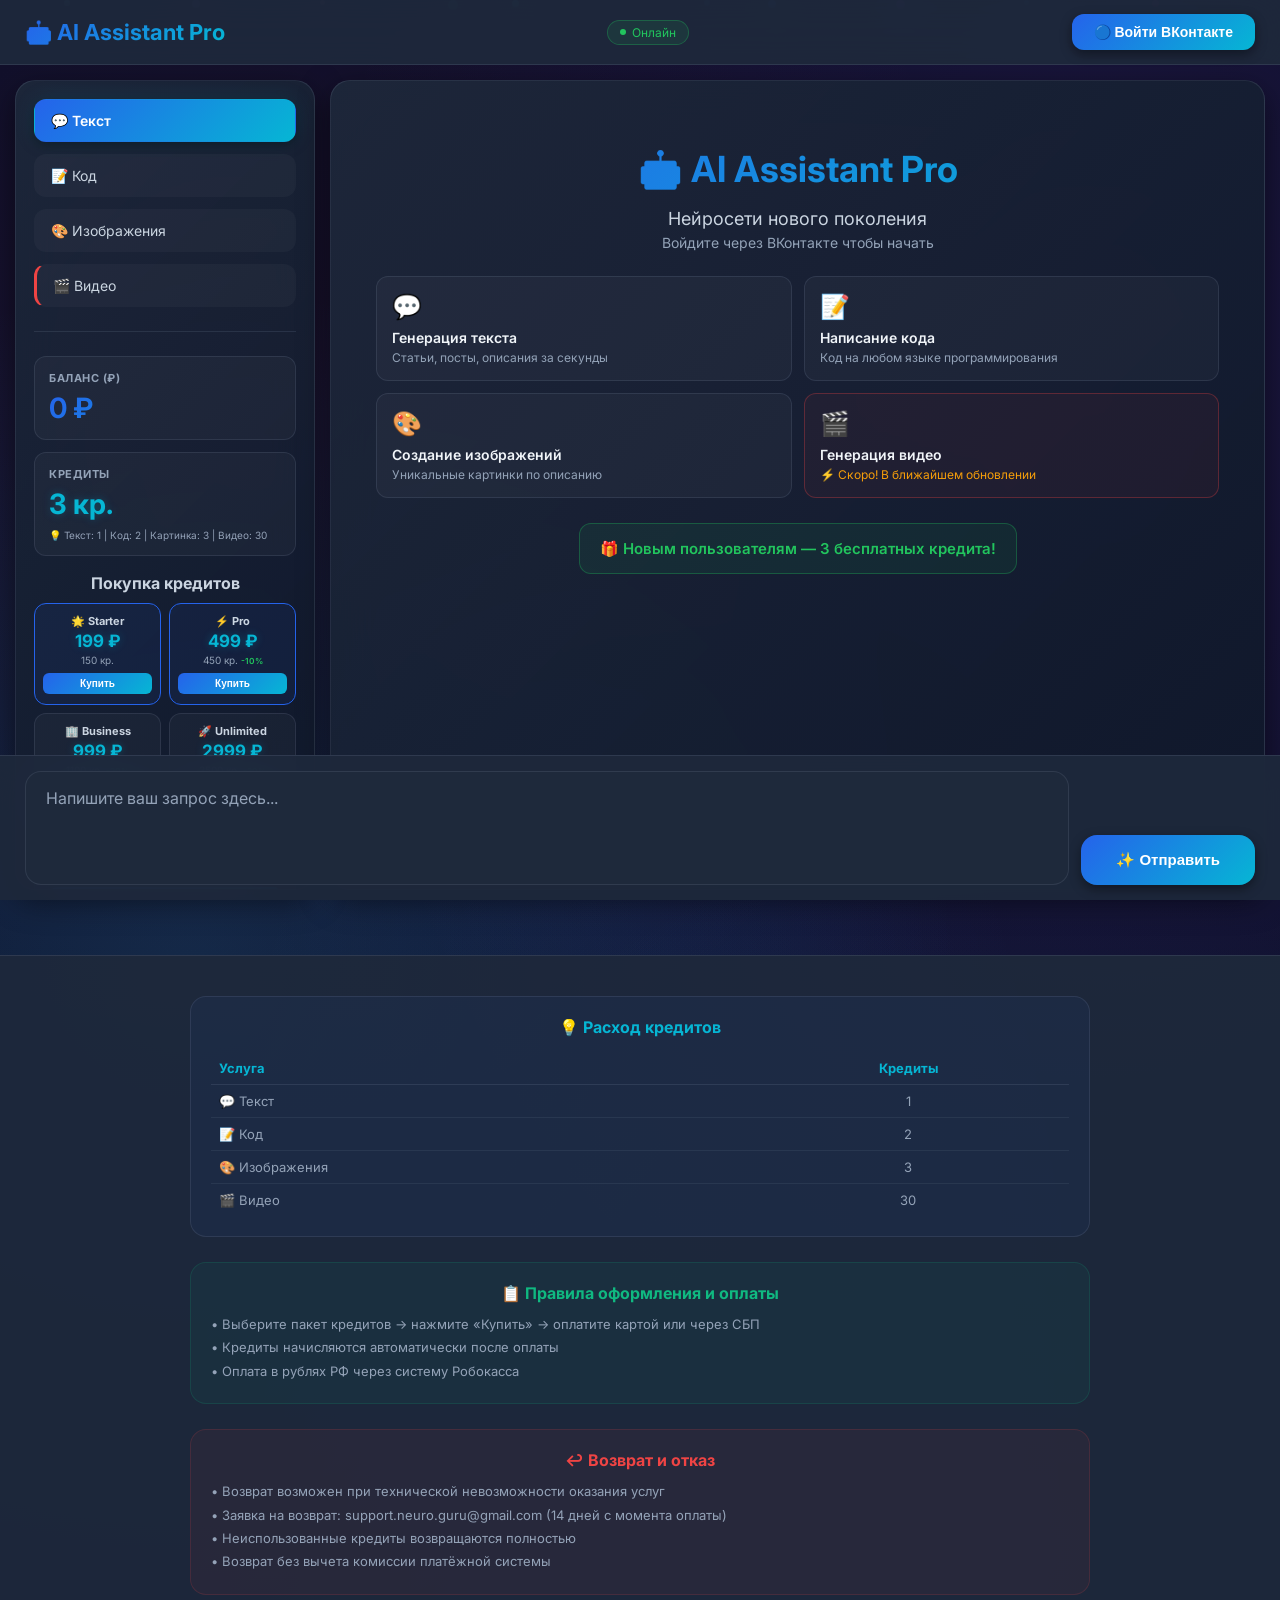
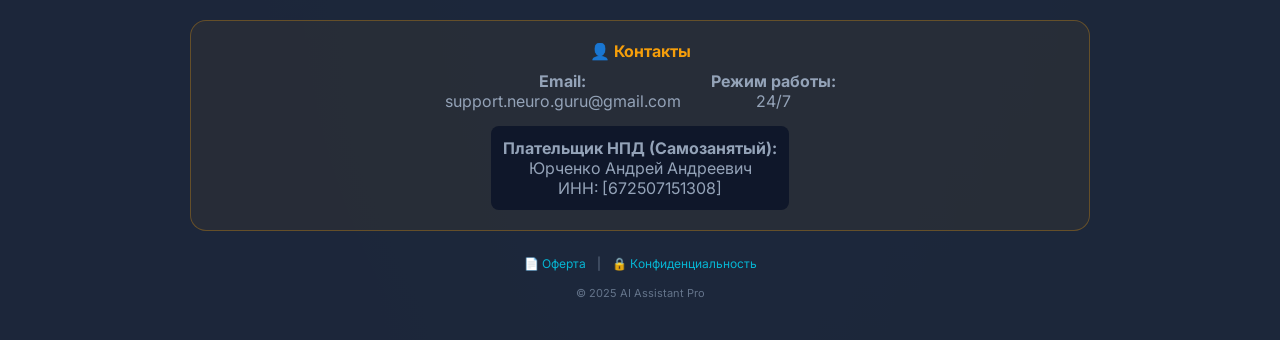
==== static/index.html @ 845a58e5 "Bright design + fix credits persistence" ====
<!DOCTYPE html>
<html lang="ru">
<head>
    <meta charset="UTF-8">
    <meta name="viewport" content="width=device-width, initial-scale=1.0">
    <title>AI Assistant Pro — Нейросети нового поколения</title>
    <link rel="stylesheet" href="/static/css/style.css">
    <link href="https://fonts.googleapis.com/css2?family=Inter:wght@400;500;600;700;800&display=swap" rel="stylesheet">
    <style>
        /* Анимированные частицы на фоне */
        .particles { position: fixed; top: 0; left: 0; width: 100%; height: 100%; pointer-events: none; z-index: 0; overflow: hidden; }
        .particle { position: absolute; width: 4px; height: 4px; background: rgba(6, 182, 212, 0.3); border-radius: 50%; animation: float 15s infinite; }
        @keyframes float {
            0% { transform: translateY(100vh) rotate(0deg); opacity: 0; }
            10% { opacity: 1; }
            90% { opacity: 1; }
            100% { transform: translateY(-100px) rotate(720deg); opacity: 0; }
        }
        .particle:nth-child(1) { left: 10%; animation-delay: 0s; animation-duration: 20s; }
        .particle:nth-child(2) { left: 20%; animation-delay: 2s; animation-duration: 15s; width: 6px; height: 6px; }
        .particle:nth-child(3) { left: 35%; animation-delay: 4s; animation-duration: 18s; }
        .particle:nth-child(4) { left: 50%; animation-delay: 1s; animation-duration: 22s; width: 3px; height: 3px; }
        .particle:nth-child(5) { left: 65%; animation-delay: 3s; animation-duration: 16s; width: 5px; height: 5px; }
        .particle:nth-child(6) { left: 75%; animation-delay: 5s; animation-duration: 19s; }
        .particle:nth-child(7) { left: 85%; animation-delay: 0.5s; animation-duration: 21s; width: 4px; height: 4px; }
        .particle:nth-child(8) { left: 95%; animation-delay: 3.5s; animation-duration: 17s; }
        
        /* Пульсирующее свечение логотипа */
        .logo-glow { animation: logoGlow 3s ease-in-out infinite; }
        @keyframes logoGlow {
            0%, 100% { text-shadow: 0 0 10px rgba(6, 182, 212, 0.3); }
            50% { text-shadow: 0 0 20px rgba(6, 182, 212, 0.6), 0 0 40px rgba(37, 99, 235, 0.3); }
        }
        
        /* Анимация появления карточек */
        .feature-card { animation: cardAppear 0.5s ease forwards; opacity: 0; transform: translateY(20px); }
        .feature-card:nth-child(1) { animation-delay: 0.1s; }
        .feature-card:nth-child(2) { animation-delay: 0.2s; }
        .feature-card:nth-child(3) { animation-delay: 0.3s; }
        .feature-card:nth-child(4) { animation-delay: 0.4s; }
        @keyframes cardAppear {
            to { opacity: 1; transform: translateY(0); }
        }
        
        /* Градиентная рамка при наведении */
        .feature-card:hover {
            background: rgba(6, 182, 212, 0.05) !important;
            border-image: linear-gradient(135deg, #2563eb, #06b6d4) 1;
            box-shadow: 0 0 15px rgba(6, 182, 212, 0.2);
        }
        
        /* Типографика ответов */
        .message.assistant pre {
            font-size: 16px !important;
            line-height: 1.8 !important;
            color: #e2e8f0 !important;
        }
        
        /* Анимация набора текста */
        .typing-indicator {
            display: inline-flex; gap: 4px; padding: 15px 20px;
            background: var(--bg-medium); border-radius: 18px; border: 1px solid var(--border);
        }
        .typing-dot {
            width: 8px; height: 8px; background: var(--accent); border-radius: 50%;
            animation: typing 1.4s infinite;
        }
        .typing-dot:nth-child(2) { animation-delay: 0.2s; }
        .typing-dot:nth-child(3) { animation-delay: 0.4s; }
        @keyframes typing {
            0%, 60%, 100% { transform: translateY(0); opacity: 0.4; }
            30% { transform: translateY(-10px); opacity: 1; }
        }
        
        /* Статус-бар онлайн */
        .status-online {
            display: inline-flex; align-items: center; gap: 6px;
            padding: 4px 12px; background: rgba(34,197,94,0.1); border-radius: 20px;
            font-size: 12px; color: #22c55e; border: 1px solid rgba(34,197,94,0.3);
        }
        .status-dot { width: 6px; height: 6px; background: #22c55e; border-radius: 50%; animation: pulse 2s infinite; }
        @keyframes pulse { 0%, 100% { opacity: 1; } 50% { opacity: 0.3; } }
    </style>
</head>
<body>
    <!-- Анимированные частицы -->
        <div class="particles">
        <div class="particle" style="left:5%; width:6px; height:6px; background:rgba(56,189,248,0.5); animation-duration:18s;"></div>
        <div class="particle" style="left:15%; width:8px; height:8px; background:rgba(168,85,247,0.4); animation-duration:22s; animation-delay:1s;"></div>
        <div class="particle" style="left:25%; width:5px; height:5px; background:rgba(236,72,153,0.4); animation-duration:16s; animation-delay:3s;"></div>
        <div class="particle" style="left:40%; width:7px; height:7px; background:rgba(34,211,238,0.5); animation-duration:20s; animation-delay:2s;"></div>
        <div class="particle" style="left:55%; width:6px; height:6px; background:rgba(59,130,246,0.4); animation-duration:19s; animation-delay:4s;"></div>
        <div class="particle" style="left:70%; width:9px; height:9px; background:rgba(168,85,247,0.5); animation-duration:24s; animation-delay:1.5s;"></div>
        <div class="particle" style="left:80%; width:5px; height:5px; background:rgba(56,189,248,0.4); animation-duration:17s; animation-delay:3.5s;"></div>
        <div class="particle" style="left:90%; width:7px; height:7px; background:rgba(236,72,153,0.5); animation-duration:21s; animation-delay:0.5s;"></div>
        <div class="particle" style="left:35%; width:10px; height:10px; background:rgba(34,211,238,0.3); animation-duration:25s; animation-delay:2.5s;"></div>
        <div class="particle" style="left:60%; width:8px; height:8px; background:rgba(59,130,246,0.5); animation-duration:23s; animation-delay:5s;"></div>
    </div>

    <nav class="navbar" style="z-index: 10; position: relative;">
        <div class="logo logo-glow">🤖 AI Assistant Pro</div>
        <div class="status-online"><div class="status-dot"></div>Онлайн</div>
        <div id="auth-section">
            <button id="vk-login-btn" onclick="vkLogin()">🔵 Войти ВКонтакте</button>
        </div>
        <div id="user-section" style="display:none;">
            <img id="avatar-display" src="" alt="" style="display:none; border-radius: 50%; width: 48px; height: 48px; object-fit: cover; border: 2px solid var(--accent);">
            <span id="username-display" style="font-weight: 600;"></span>
            <button onclick="logout()" class="logout-btn">Выход</button>
        </div>
    </nav>

    <div class="container" style="position: relative; z-index: 1;">
        <aside class="sidebar">
            <div class="menu-item active" onclick="setMode('text')">💬 Текст</div>
            <div class="menu-item" onclick="setMode('code')">📝 Код</div>
            <div class="menu-item" onclick="setMode('image')">🎨 Изображения</div>
            <div class="menu-item video-item" onclick="setMode('video')">🎬 Видео</div>
            
            <hr style="border: none; border-top: 1px solid var(--border); margin: 12px 0;">
            
            <div class="balance-section">
                <h4>Баланс (₽)</h4>
                <div id="balance-display">0 ₽</div>
            </div>
            
            <div class="credits-section">
                <h4>Кредиты</h4>
                <div id="credits-display">3 кр.</div>
                <div style="margin-top: 8px; font-size: 10px; color: var(--text-muted);">
                    💡 Текст: 1 | Код: 2 | Картинка: 3 | Видео: 30
                </div>
            </div>
            
            <div class="pricing-section">
                <h4 style="margin-bottom: 10px; text-align: center; color: var(--text-light);">Покупка кредитов</h4>
                <div class="pricing-grid">
                    <div class="price-mini popular" onclick="selectPackage('starter', 199)">
                        <div class="mini-name">🌟 Starter</div>
                        <div class="mini-price">199 ₽</div>
                        <div class="mini-credits">150 кр.</div>
                        <button class="mini-btn">Купить</button>
                    </div>
                    <div class="price-mini popular" onclick="selectPackage('professional', 499)">
                        <div class="mini-name">⚡ Pro</div>
                        <div class="mini-price">499 ₽</div>
                        <div class="mini-credits">450 кр. <small>-10%</small></div>
                        <button class="mini-btn">Купить</button>
                    </div>
                    <div class="price-mini" onclick="selectPackage('business', 999)">
                        <div class="mini-name">🏢 Business</div>
                        <div class="mini-price">999 ₽</div>
                        <div class="mini-credits">1100 кр. <small>-20%</small></div>
                        <button class="mini-btn">Купить</button>
                    </div>
                    <div class="price-mini" onclick="selectPackage('unlimited', 2999)">
                        <div class="mini-name">🚀 Unlimited</div>
                        <div class="mini-price">2999 ₽</div>
                        <div class="mini-credits">3500 кр. <small>-30%</small></div>
                        <button class="mini-btn">Купить</button>
                    </div>
                </div>
            </div>
            
            <div class="invite-section">
                <h4>Пригласи друга</h4>
                <p style="margin-top: 6px; font-size: 12px; color: var(--text-muted);">Получи бонус за каждого друга!</p>
                <button onclick="openModal()" class="primary-btn" style="width: 100%; margin-top: 10px; padding: 10px; font-size: 13px;">✉️ Пригласить друга</button>
            </div>
            
            <div class="update-info-box">
                <h4>📌 Скоро обновление!</h4>
                <p style="font-size: 11px;">Скоро вы сможете получать деньги за рефералов и выводить на карту.</p>
            </div>
        </aside>

        <main class="chat-window" id="chat-window">
            <div class="welcome-message">
                <h1>🤖 AI Assistant Pro</h1>
                <p style="color: var(--text-light); font-size: 18px; margin-bottom: 5px;">Нейросети нового поколения</p>
                <p style="color: var(--text-muted); font-size: 14px;">Войдите через ВКонтакте чтобы начать</p>
                
                <div class="welcome-features">
                    <div class="feature-card">
                        <div class="feature-icon">💬</div>
                        <div class="feature-title">Генерация текста</div>
                        <div class="feature-desc">Статьи, посты, описания за секунды</div>
                    </div>
                    <div class="feature-card">
                        <div class="feature-icon">📝</div>
                        <div class="feature-title">Написание кода</div>
                        <div class="feature-desc">Код на любом языке программирования</div>
                    </div>
                    <div class="feature-card">
                        <div class="feature-icon">🎨</div>
                        <div class="feature-title">Создание изображений</div>
                        <div class="feature-desc">Уникальные картинки по описанию</div>
                    </div>
                    <div class="feature-card" style="border-color: rgba(239,68,68,0.3); background: rgba(239,68,68,0.05);">
                        <div class="feature-icon">🎬</div>
                        <div class="feature-title">Генерация видео</div>
                        <div class="feature-desc" style="color: #f59e0b;">⚡ Скоро! В ближайшем обновлении</div>
                    </div>
                </div>
                
                <div style="margin-top: 25px; padding: 15px 20px; background: rgba(34,197,94,0.08); border-radius: 12px; border: 1px solid rgba(34,197,94,0.3); display: inline-block;">
                    <p style="color: #22c55e; font-size: 15px; font-weight: 600;">🎁 Новым пользователям — 3 бесплатных кредита!</p>
                </div>
            </div>
        </main>
    </div>

    <div class="input-area" style="z-index: 10;">
        <textarea id="prompt-input" placeholder="Напишите ваш запрос здесь..." rows="4" style="min-height: 100px;"></textarea>
        <button onclick="sendMessage()" id="send-btn">✨ Отправить</button>
    </div>

    <div id="media-warning" style="display:none; position:fixed; bottom:90px; left:50%; transform:translateX(-50%); background:rgba(245,158,11,0.15); border:1px solid rgba(245,158,11,0.4); padding:10px 20px; border-radius:12px; z-index:1500; max-width:500px; text-align:center;">
        <p style="font-size:13px; color:#f59e0b; margin:0;">⚠️ Первый запрос может занять до 60 секунд</p>
    </div>

    <div class="modal-overlay" id="invite-modal">
        <div class="modal-content">
            <button class="close-modal" onclick="closeModal()">&times;</button>
            <h2 class="modal-title">Пригласи друзей</h2>
            <p class="modal-subtitle">Получите бонусные кредиты за каждого друга!</p>
            <div class="referral-code-box">
                <p style="color: var(--text-muted); margin-bottom: 5px;">Ваш код:</p>
                <div class="referral-code" id="referral-code"></div>
            </div>
            <div class="action-buttons">
                <button onclick="copyReferralLink()" class="primary-btn" style="width:100%;">Копировать ссылку</button>
            </div>
            <div style="margin-top: 20px; padding: 15px; background: rgba(245, 158, 11, 0.08); border-radius: 12px; border: 1px solid rgba(245, 158, 11, 0.3);">
                <p style="font-size: 12px; color: #f59e0b; font-weight: 600;">🔮 Близится обновление!</p>
                <p style="font-size: 11px; color: var(--text-light);">Скоро деньги за рефералов можно будет выводить на карту!</p>
            </div>
        </div>
    </div>

    <div class="modal-overlay" id="payment-modal">
        <div class="modal-content">
            <button class="close-modal" onclick="closePaymentModal()">&times;</button>
            <h2 class="modal-title">Оплата пакета</h2>
            <p class="modal-subtitle" id="payment-summary"></p>
            <div style="padding: 15px; background: rgba(16, 185, 129, 0.08); border-radius: 12px; border: 1px solid rgba(16, 185, 129, 0.3); margin-bottom: 20px;">
                <p style="font-size: 13px; color: #10b981; font-weight: 600;">⚙️ Как это работает?</p>
                <p style="font-size: 12px; color: var(--text-light);">После оплаты кредиты придут автоматически.</p>
            </div>
            <button class="primary-btn" style="width: 100%;" onclick="processPayment()">Перейти к оплате</button>
        </div>
    </div>

    <div id="loading-overlay" style="display:none; position:fixed; top:0; left:0; right:0; bottom:0; background:rgba(0,0,0,0.6); z-index:3000; justify-content:center; align-items:center;">
        <div style="background: #1e293b; padding: 35px; border-radius: 20px; text-align:center; border: 1px solid rgba(6, 182, 212, 0.3); box-shadow: 0 0 30px rgba(6,182,212,0.2);">
            <div class="typing-indicator" style="margin-bottom: 20px;">
                <div class="typing-dot"></div>
                <div class="typing-dot"></div>
                <div class="typing-dot"></div>
            </div>
            <p style="color: #e2e8f0; font-size: 16px; font-weight: 600;" id="loading-text">Генерация контента...</p>
            <p style="color: #94a3b8; font-size: 13px; margin-top: 8px;" id="loading-hint">Пожалуйста подождите</p>
        </div>
    </div>

    <footer style="background: rgba(30, 41, 59, 0.95); padding: 40px 30px; margin-top: 50px; text-align: center; border-top: 1px solid rgba(148,163,184,0.15); position: relative; z-index: 1;">
        <div style="max-width: 900px; margin: 0 auto;">
            <div style="margin-bottom: 25px; padding: 20px; background: rgba(37,99,235,0.05); border-radius: 16px; border: 1px solid rgba(148,163,184,0.15); text-align: left;">
                <h4 style="color: #06b6d4; margin-bottom: 15px; text-align: center;">💡 Расход кредитов</h4>
                <table style="width:100%; border-collapse:collapse; color:#94a3b8; font-size:13px;">
                    <tr style="border-bottom:1px solid rgba(148,163,184,0.15);"><th style="padding:8px;text-align:left;color:#06b6d4;">Услуга</th><th style="padding:8px;text-align:center;color:#06b6d4;">Кредиты</th></tr>
                    <tr style="border-bottom:1px solid rgba(148,163,184,0.1);"><td style="padding:8px;">💬 Текст</td><td style="padding:8px;text-align:center;">1</td></tr>
                    <tr style="border-bottom:1px solid rgba(148,163,184,0.1);"><td style="padding:8px;">📝 Код</td><td style="padding:8px;text-align:center;">2</td></tr>
                    <tr style="border-bottom:1px solid rgba(148,163,184,0.1);"><td style="padding:8px;">🎨 Изображения</td><td style="padding:8px;text-align:center;">3</td></tr>
                    <tr><td style="padding:8px;">🎬 Видео</td><td style="padding:8px;text-align:center;">30</td></tr>
                </table>
            </div>
            <div style="margin-bottom: 25px; padding: 20px; background: rgba(16,185,129,0.05); border-radius: 16px; border: 1px solid rgba(16,185,129,0.15); text-align: left;">
                <h4 style="color: #10b981; margin-bottom: 10px; text-align: center;">📋 Правила оформления и оплаты</h4>
                <div style="font-size:13px; color:#94a3b8; line-height:1.8;">
                    <p>• Выберите пакет кредитов → нажмите «Купить» → оплатите картой или через СБП</p>
                    <p>• Кредиты начисляются автоматически после оплаты</p>
                    <p>• Оплата в рублях РФ через систему Робокасса</p>
                </div>
            </div>
            <div style="margin-bottom: 25px; padding: 20px; background: rgba(239,68,68,0.05); border-radius: 16px; border: 1px solid rgba(239,68,68,0.15); text-align: left;">
                <h4 style="color: #ef4444; margin-bottom: 10px; text-align: center;">↩️ Возврат и отказ</h4>
                <div style="font-size:13px; color:#94a3b8; line-height:1.8;">
                    <p>• Возврат возможен при технической невозможности оказания услуг</p>
                    <p>• Заявка на возврат: support.neuro.guru@gmail.com (14 дней с момента оплаты)</p>
                    <p>• Неиспользованные кредиты возвращаются полностью</p>
                    <p>• Возврат без вычета комиссии платёжной системы</p>
                </div>
            </div>
            <div style="margin-bottom: 25px; padding: 20px; background: rgba(245,158,11,0.05); border-radius: 16px; border: 1px solid rgba(245,158,11,0.3);">
                <h4 style="color: #f59e0b; margin-bottom: 10px;">👤 Контакты</h4>
                <div style="display:flex; justify-content:center; gap:30px; flex-wrap:wrap; margin-bottom:15px; color:#94a3b8;">
                    <div><strong>Email:</strong><br>support.neuro.guru@gmail.com</div>
                    <div><strong>Режим работы:</strong><br>24/7</div>
                </div>
                <div style="background:#0f172a; padding:12px; border-radius:8px; display:inline-block; color:#94a3b8;">
                    <strong>Плательщик НПД (Самозанятый):</strong><br>
                    Юрченко Андрей Андреевич<br>
                    ИНН: [672507151308]
                </div>
            </div>
            <div style="font-size:12px; color:#64748b;">
                <a href="/offer.html" style="color:#06b6d4; text-decoration:none; margin:0 8px;">📄 Оферта</a> |
                <a href="/privacy.html" style="color:#06b6d4; text-decoration:none; margin:0 8px;">🔒 Конфиденциальность</a>
            </div>
            <div style="font-size:11px; color:#64748b; margin-top:15px;">© 2025 AI Assistant Pro</div>
        </div>
    </footer>

    <script>
        let currentUser = null;
        let currentMode = 'text';
        let selectedPackage = null;
        let selectedPrice = null;
        const API_BASE = 'https://neuro-guru-backend.onrender.com';

        document.addEventListener('DOMContentLoaded', async () => {
            const urlParams = new URLSearchParams(window.location.search);
            const authStatus = urlParams.get('auth');
            const tokenFromUrl = urlParams.get('token');
            const userDataFromUrl = urlParams.get('userData');
            if (authStatus === 'success' && tokenFromUrl && userDataFromUrl) {
                try {
                    const userData = JSON.parse(decodeURIComponent(userDataFromUrl));
                    localStorage.setItem('session_token', tokenFromUrl);
                    localStorage.setItem('current_user', JSON.stringify(userData));
                    window.history.replaceState({}, document.title, window.location.pathname);
                    currentUser = userData;
                    await updateUI();
                    await loadHistory();
                    return;
                } catch (e) { console.error('Auth error:', e); }
            }
            const token = localStorage.getItem('session_token');
            const user = localStorage.getItem('current_user');
            if (token && user) {
                try {
                    currentUser = JSON.parse(user);
                    await updateUI();
                    await loadHistory();
                } catch (e) {
                    localStorage.removeItem('session_token');
                    localStorage.removeItem('current_user');
                }
            }
        });

        function setMode(mode) {
            document.querySelectorAll('.menu-item, .video-item').forEach(item => item.classList.remove('active'));
            event.target.classList.add('active');
            currentMode = mode;
            const warning = document.getElementById('media-warning');
            warning.style.display = (mode === 'image' || mode === 'video') ? 'block' : 'none';
        }

        function showLoading(type) {
            const overlay = document.getElementById('loading-overlay');
            const text = document.getElementById('loading-text');
            const hint = document.getElementById('loading-hint');
            if (type === 'image') { text.textContent = '🎨 Генерация изображения...'; hint.textContent = 'Первый запрос может занять до 60 секунд'; }
            else if (type === 'video') { text.textContent = '🎬 Генерация видео...'; hint.textContent = 'Это может занять до 2 минут'; }
            else if (type === 'code') { text.textContent = '📝 Пишу код...'; hint.textContent = 'Анализирую задачу'; }
            else { text.textContent = '💬 Думаю над ответом...'; hint.textContent = 'Обрабатываю запрос'; }
            overlay.style.display = 'flex';
        }
        function hideLoading() { document.getElementById('loading-overlay').style.display = 'none'; }

        async function sendMessage() {
            const input = document.getElementById('prompt-input');
            const message = input.value.trim();
            if (!currentUser || !message) { alert('Сначала войдите в аккаунт!'); return; }
            const creditsNeeded = getCostByType(currentMode);
            const credits = parseFloat(currentUser.credits || 0);
            if (credits < creditsNeeded) { alert('Недостаточно кредитов!'); openPaymentModal(); return; }
            addMessageToChat('user', message);
            input.value = '';
            showLoading(currentMode);
            try {
                const response = await fetch(`${API_BASE}/chat/send`, {
                    method: 'POST',
                    headers: { 'Content-Type': 'application/json', 'X-User-ID': currentUser.id },
                    body: JSON.stringify({ prompt: message, type: currentMode })
                });
                const result = await response.json();
                hideLoading();
                addMessageToChat('assistant', result.response, result.type);
                await deductCredits(creditsNeeded);
            } catch (error) {
                hideLoading();
                addMessageToChat('system', 'Ошибка соединения с сервером. Попробуйте обновить страницу.');
            }
        }

        function getCostByType(type) {
            switch(type) { case 'text': return 1; case 'code': return 2; case 'image': return 3; case 'video': return 30; default: return 1; }
        }

        async function vkLogin() {
            try {
                const r = await fetch(`${API_BASE}/auth/vk/login`);
                const d = await r.json();
                window.location.href = d.login_url;
            } catch (e) { alert('Сервер загружается. Подождите 30 секунд и попробуйте снова.'); }
        }

                async function updateUI() {
            document.getElementById('auth-section').style.display = 'none';
            document.getElementById('user-section').style.display = 'flex';
            document.getElementById('username-display').textContent = currentUser.name;
            if (currentUser.photo) { const a = document.getElementById('avatar-display'); a.src = currentUser.photo; a.style.display = 'inline-block'; }
            
            // НЕ синхронизируем с сервером — используем только localStorage
            document.getElementById('balance-display').textContent = `${(currentUser.balance || 0).toFixed(0)} ₽`;
            document.getElementById('credits-display').textContent = `${currentUser.credits || 0} кр.`;
            const rc = document.getElementById('referral-code'); if (rc) rc.textContent = currentUser.referral_code || '------';
        }
        }

        async function loadHistory() {
            const cw = document.getElementById('chat-window'); cw.innerHTML = '';
            try {
                const r = await fetch(`${API_BASE}/chat/history/${currentUser.id}`);
                const d = await r.json();
                d.history.forEach(msg => addMessageToChat(msg.role, msg.content, msg.message_type));
            } catch (e) {}
        }

        async function deductCredits(amount) {
            currentUser.credits -= amount;
            localStorage.setItem('current_user', JSON.stringify(currentUser));
            await updateUI();
            try { await fetch(`${API_BASE}/credits/deduct`, { method: 'POST', headers: { 'Content-Type': 'application/json', 'X-User-ID': currentUser.id }, body: JSON.stringify({ amount }) }); } catch (e) {}
        }

        function addMessageToChat(role, content, type) {
            const cw = document.getElementById('chat-window');
            const div = document.createElement('div');
            div.className = `message ${role}`;
            if (type === 'image' && content && content.startsWith('data:image')) {
                div.innerHTML = `<p style="font-size:16px;margin-bottom:10px;"><strong>🎨 Изображение:</strong></p><img src="${content}" style="max-width:100%;border-radius:12px;">`;
            } else if (type === 'video' && content && content.startsWith('http')) {
                div.innerHTML = `<p style="font-size:16px;"><strong>🎬 Видео:</strong></p><video controls width="100%" style="border-radius:12px;"><source src="${content}" type="video/mp4"></video>`;
            } else {
                div.innerHTML = `<div style="font-size:16px;line-height:1.8;white-space:pre-wrap;">${content}</div>`;
            }
            cw.appendChild(div); cw.scrollTop = cw.scrollHeight;
        }

        function logout() { localStorage.removeItem('session_token'); localStorage.removeItem('current_user'); location.reload(); }
        function openModal() { if (currentUser && currentUser.referral_code) { document.getElementById('invite-modal').classList.add('active'); } else { alert('Войдите в аккаунт!'); } }
        function closeModal() { document.getElementById('invite-modal').classList.remove('active'); }
        document.getElementById('invite-modal').addEventListener('click', function(e) { if (e.target === this) closeModal(); });
        function copyReferralLink() { const l = `${window.location.origin}?ref=${currentUser.referral_code}`; navigator.clipboard.writeText(l).then(() => alert('Ссылка скопирована!')); }

        function selectPackage(pkgName, price) {
            selectedPackage = pkgName; selectedPrice = price;
            const n = { 'starter': 'Starter (150 кр.)', 'professional': 'Pro (450 кр.)', 'business': 'Business (1100 кр.)', 'unlimited': 'Unlimited (3500 кр.)' };
            document.getElementById('payment-summary').innerHTML = `Пакет: <strong>${n[pkgName]}</strong><br>Цена: <strong>${price} ₽</strong>`;
            openPaymentModal();
        }
        function openPaymentModal() { document.getElementById('payment-modal').classList.add('active'); }
        function closePaymentModal() { document.getElementById('payment-modal').classList.remove('active'); }
        document.getElementById('payment-modal').addEventListener('click', function(e) { if (e.target === this) closePaymentModal(); });

        async function processPayment() {
            if (!selectedPackage || !selectedPrice) { alert('Выберите пакет!'); return; }
            try {
                const r = await fetch(`${API_BASE}/payment/create`, { method: 'POST', headers: { 'Content-Type': 'application/json', 'X-User-ID': currentUser.id }, body: JSON.stringify({ package: selectedPackage, amount: selectedPrice }) });
                const d = await r.json();
                if (d.success && d.confirmation_url) { window.location.href = d.confirmation_url; }
                else { alert(d.error || 'Ошибка оплаты. Платёжная система настраивается.'); }
            } catch (e) { alert('Ошибка соединения'); }
            closePaymentModal();
        }

        document.getElementById('prompt-input').addEventListener('keypress', function(e) { if (e.ctrlKey && e.key === 'Enter') sendMessage(); });
    </script>
</body>
</html>
---- static/css/style.css ----
* { margin: 0; padding: 0; box-sizing: border-box; }

:root {
    --primary: #2563eb;
    --primary-dark: #1e40af;
    --accent: #06b6d4;
    --accent-glow: rgba(6, 182, 212, 0.3);
    --bg-dark: #0f172a;
    --bg-medium: #1e293b;
    --bg-light: #334155;
    --bg-card: rgba(30, 41, 59, 0.95);
    --text-white: #f1f5f9;
    --text-light: #cbd5e1;
    --text-muted: #94a3b8;
    --border: rgba(148, 163, 184, 0.15);
    --border-accent: rgba(6, 182, 212, 0.3);
    --shadow-md: 0 4px 12px rgba(0,0,0,0.4);
    --shadow-lg: 0 10px 30px rgba(0,0,0,0.5);
    --shadow-glow: 0 0 20px rgba(6, 182, 212, 0.15);
    --radius-sm: 8px;
    --radius-md: 12px;
    --radius-lg: 16px;
    --radius-xl: 20px;
    --gradient-primary: linear-gradient(135deg, #2563eb 0%, #06b6d4 100%);
    --gradient-card: linear-gradient(135deg, rgba(30, 41, 59, 0.9) 0%, rgba(15, 23, 42, 0.95) 100%);
}

body {
    font-family: 'Inter', -apple-system, BlinkMacSystemFont, 'Segoe UI', Roboto, sans-serif;
    background: #0a0e27;
    background-image:
        radial-gradient(ellipse at 15% 50%, rgba(56, 189, 248, 0.15) 0%, transparent 50%),
        radial-gradient(ellipse at 85% 20%, rgba(168, 85, 247, 0.12) 0%, transparent 50%),
        radial-gradient(ellipse at 50% 80%, rgba(59, 130, 246, 0.1) 0%, transparent 50%),
        radial-gradient(circle at 20% 20%, rgba(236, 72, 153, 0.08) 0%, transparent 40%),
        radial-gradient(circle at 80% 80%, rgba(34, 211, 238, 0.08) 0%, transparent 40%);
    color: var(--text-white);
    min-height: 100vh;
    overflow-x: hidden;
}

.navbar {
    background: var(--bg-card);
    backdrop-filter: blur(20px);
    padding: 14px 25px;
    display: flex;
    justify-content: space-between;
    align-items: center;
    border-bottom: 1px solid var(--border);
    position: sticky;
    top: 0;
    z-index: 1000;
}

.logo {
    font-size: 22px;
    font-weight: 700;
    background: var(--gradient-primary);
    -webkit-background-clip: text;
    -webkit-text-fill-color: transparent;
    background-clip: text;
}

#auth-section button {
    padding: 10px 22px;
    background: var(--gradient-primary);
    color: white;
    border: none;
    border-radius: var(--radius-md);
    cursor: pointer;
    font-weight: 600;
    font-size: 14px;
    transition: all 0.3s ease;
    box-shadow: var(--shadow-md);
}

#auth-section button:hover {
    transform: translateY(-2px);
    box-shadow: var(--shadow-lg), var(--shadow-glow);
}

#user-section { display: flex; align-items: center; gap: 10px; }

.logout-btn {
    background: rgba(255,255,255,0.08);
    color: var(--text-light);
    border: 1px solid var(--border);
    padding: 8px 14px;
    border-radius: var(--radius-md);
    cursor: pointer;
    font-weight: 600;
    font-size: 13px;
    transition: all 0.3s ease;
}

.logout-btn:hover { background: rgba(255,255,255,0.15); border-color: var(--accent); }

.container {
    display: flex;
    height: calc(100vh - 60px);
    max-width: 1600px;
    margin: 0 auto;
    padding: 15px;
    gap: 15px;
}

.sidebar {
    width: 300px;
    background: var(--gradient-card);
    backdrop-filter: blur(20px);
    padding: 18px;
    border-radius: var(--radius-xl);
    border: 1px solid var(--border);
    box-shadow: var(--shadow-lg);
    display: flex;
    flex-direction: column;
    gap: 12px;
    overflow-y: auto;
    max-height: calc(100vh - 80px);
}

.sidebar::-webkit-scrollbar { width: 4px; }
.sidebar::-webkit-scrollbar-thumb { background: var(--bg-light); border-radius: 4px; }

.menu-item, .video-item {
    padding: 12px 16px;
    border-radius: var(--radius-md);
    cursor: pointer;
    transition: all 0.3s ease;
    background: rgba(255, 255, 255, 0.03);
    font-size: 14px;
    color: var(--text-light);
    border: 1px solid transparent;
}

.video-item { border-left: 3px solid #ef4444; }

.menu-item:hover, .video-item:hover {
    background: rgba(255, 255, 255, 0.08);
    transform: translateX(3px);
    border-color: var(--border);
}

.menu-item.active, .video-item.active {
    background: var(--gradient-primary);
    color: white;
    font-weight: 600;
    border-color: transparent;
    box-shadow: var(--shadow-md), var(--shadow-glow);
}

.balance-section, .credits-section, .invite-section, .update-info-box {
    background: rgba(255, 255, 255, 0.03);
    padding: 14px;
    border-radius: var(--radius-md);
    border: 1px solid var(--border);
}

.balance-section h4, .credits-section h4, .invite-section h4 {
    font-size: 11px;
    color: var(--text-muted);
    margin-bottom: 6px;
    text-transform: uppercase;
    letter-spacing: 0.5px;
}

#balance-display {
    font-size: 28px;
    font-weight: 700;
    background: var(--gradient-primary);
    -webkit-background-clip: text;
    -webkit-text-fill-color: transparent;
    background-clip: text;
}

#credits-display {
    font-size: 28px;
    font-weight: 700;
    color: var(--accent);
    text-shadow: 0 0 10px var(--accent-glow);
}

.primary-btn {
    padding: 10px;
    background: var(--gradient-primary);
    color: white;
    border: none;
    border-radius: var(--radius-sm);
    font-weight: 600;
    cursor: pointer;
    transition: all 0.3s ease;
    font-size: 13px;
}

.primary-btn:hover {
    transform: translateY(-2px);
    box-shadow: var(--shadow-md), var(--shadow-glow);
}

.pricing-section { margin-top: 5px; }

.pricing-grid {
    display: grid;
    grid-template-columns: 1fr 1fr;
    gap: 8px;
}

.price-mini {
    padding: 10px 8px;
    background: rgba(255, 255, 255, 0.03);
    border-radius: var(--radius-md);
    border: 1px solid var(--border);
    cursor: pointer;
    transition: all 0.3s ease;
    text-align: center;
}

.price-mini:hover {
    transform: translateY(-2px);
    box-shadow: var(--shadow-md), var(--shadow-glow);
    border-color: var(--accent);
}

.price-mini.popular {
    border-color: var(--primary);
    background: rgba(37, 99, 235, 0.08);
}

.mini-name { font-weight: 700; font-size: 11px; color: var(--text-light); margin-bottom: 3px; }
.mini-price { font-size: 17px; font-weight: 700; color: var(--accent); margin: 3px 0; text-shadow: 0 0 8px var(--accent-glow); }
.mini-credits { font-size: 10px; color: var(--text-muted); margin-bottom: 5px; }
.mini-credits small { color: #22c55e; font-weight: 600; }

.mini-btn {
    width: 100%;
    padding: 5px 6px;
    background: var(--gradient-primary);
    color: white;
    border: none;
    border-radius: 6px;
    font-size: 10px;
    font-weight: 600;
    cursor: pointer;
    transition: all 0.3s ease;
}

.mini-btn:hover { transform: translateY(-1px); box-shadow: 0 2px 8px rgba(6, 182, 212, 0.4); }

/* ========== ОКНО ЧАТА ========== */

.chat-window {
    flex: 1;
    background: var(--gradient-card);
    backdrop-filter: blur(20px);
    padding: 25px;
    border-radius: var(--radius-xl);
    border: 1px solid var(--border);
    box-shadow: var(--shadow-lg);
    overflow-y: auto;
    display: flex;
    flex-direction: column;
    gap: 15px;
}

.chat-window::-webkit-scrollbar { width: 4px; }
.chat-window::-webkit-scrollbar-thumb { background: var(--bg-light); border-radius: 4px; }

.welcome-message {
    text-align: center;
    padding: 40px 20px;
    color: var(--text-muted);
}

.welcome-message h1 {
    font-size: 36px;
    margin-bottom: 15px;
    background: var(--gradient-primary);
    -webkit-background-clip: text;
    -webkit-text-fill-color: transparent;
    line-height: 1.3;
}

.welcome-features {
    display: grid;
    grid-template-columns: 1fr 1fr;
    gap: 12px;
    margin-top: 25px;
    text-align: left;
}

.feature-card {
    padding: 15px;
    background: rgba(255,255,255,0.03);
    border-radius: var(--radius-md);
    border: 1px solid var(--border);
    transition: all 0.3s ease;
}

.feature-card:hover {
    border-color: var(--accent);
    transform: translateY(-2px);
}

.feature-icon { font-size: 24px; margin-bottom: 8px; }
.feature-title { font-size: 14px; font-weight: 600; color: var(--text-white); margin-bottom: 4px; }
.feature-desc { font-size: 12px; color: var(--text-muted); }

/* ========== СООБЩЕНИЯ (КРУПНЫЙ ШРИФТ) ========== */

.message {
    max-width: 85%;
    padding: 18px 22px;
    border-radius: 18px;
    line-height: 1.7;
    word-wrap: break-word;
    margin-bottom: 12px;
    animation: fadeIn 0.3s ease;
    font-size: 16px;
}

@keyframes fadeIn {
    from { opacity: 0; transform: translateY(10px); }
    to { opacity: 1; transform: translateY(0); }
}

.message.user {
    background: var(--gradient-primary);
    color: white;
    align-self: flex-end;
    border-bottom-right-radius: 5px;
    box-shadow: var(--shadow-md), var(--shadow-glow);
    font-size: 16px;
}

.message.assistant {
    background: var(--bg-medium);
    border: 1px solid var(--border);
    color: var(--text-white);
    align-self: flex-start;
    border-bottom-left-radius: 5px;
    font-size: 16px;
}

.message.system {
    background: rgba(234, 179, 8, 0.1);
    border: 1px solid rgba(234, 179, 8, 0.3);
    color: #fbbf24;
    align-self: center;
    font-size: 14px;
}

.message pre {
    margin: 0;
    white-space: pre-wrap;
    font-family: 'Inter', sans-serif;
    font-size: 16px;
    color: var(--text-white);
    line-height: 1.7;
}

.message code {
    font-family: 'Consolas', 'Monaco', monospace;
    font-size: 14px;
    background: rgba(0, 0, 0, 0.3);
    padding: 2px 6px;
    border-radius: 4px;
}

.message img { max-width: 100%; border-radius: 12px; margin-top: 10px; }
.message video { max-width: 100%; border-radius: 12px; background: #000; }

/* ========== ПОЛЕ ВВОДА ========== */

.input-area {
    position: fixed;
    bottom: 0;
    left: 0;
    right: 0;
    background: var(--bg-card);
    backdrop-filter: blur(20px);
    padding: 15px 25px;
    border-top: 1px solid var(--border);
    display: flex;
    gap: 12px;
    align-items: flex-end;
}

#prompt-input {
    flex: 1;
    padding: 16px 20px;
    background: var(--bg-medium);
    border: 1px solid var(--border);
    border-radius: var(--radius-lg);
    resize: none;
    font-family: inherit;
    font-size: 16px;
    color: var(--text-white);
    outline: none;
    transition: all 0.3s ease;
}

#prompt-input::placeholder { color: var(--text-muted); }
#prompt-input:focus { border-color: var(--accent); box-shadow: 0 0 0 3px var(--accent-glow); }

#send-btn {
    padding: 16px 35px;
    background: var(--gradient-primary);
    color: white;
    border: none;
    border-radius: var(--radius-lg);
    cursor: pointer;
    font-size: 15px;
    font-weight: 600;
    transition: all 0.3s ease;
    box-shadow: var(--shadow-md);
}

#send-btn:hover { transform: translateY(-2px); box-shadow: var(--shadow-lg), var(--shadow-glow); }

/* ========== МОДАЛЬНЫЕ ОКНА ========== */

.modal-overlay {
    position: fixed;
    top: 0; left: 0; right: 0; bottom: 0;
    background: rgba(0,0,0,0.7);
    backdrop-filter: blur(8px);
    display: none;
    justify-content: center;
    align-items: center;
    z-index: 2000;
}

.modal-overlay.active { display: flex; }

.modal-content {
    background: var(--bg-medium);
    border: 1px solid var(--border);
    padding: 35px;
    border-radius: var(--radius-xl);
    max-width: 480px;
    width: 90%;
    box-shadow: var(--shadow-lg), var(--shadow-glow);
    position: relative;
    color: var(--text-white);
}

.modal-title {
    font-size: 26px;
    font-weight: 700;
    margin-bottom: 8px;
    background: var(--gradient-primary);
    -webkit-background-clip: text;
    -webkit-text-fill-color: transparent;
}

.modal-subtitle { color: var(--text-light); margin-bottom: 25px; font-size: 14px; }

.referral-code-box {
    background: rgba(37, 99, 235, 0.08);
    padding: 20px;
    border-radius: var(--radius-lg);
    text-align: center;
    margin-bottom: 20px;
    border: 1px solid var(--border-accent);
}

.referral-code {
    font-size: 28px;
    font-weight: 700;
    color: var(--accent);
    background: var(--bg-dark);
    padding: 12px 25px;
    border-radius: var(--radius-md);
    display: inline-block;
    text-shadow: 0 0 10px var(--accent-glow);
    border: 1px solid var(--border);
}

.close-modal {
    position: absolute;
    top: 15px; right: 15px;
    background: none;
    border: none;
    font-size: 26px;
    cursor: pointer;
    color: var(--text-muted);
    transition: color 0.3s ease;
}

.close-modal:hover { color: var(--text-white); }
.action-buttons { display: flex; gap: 12px; }
.update-info-box h4 { font-size: 11px; text-transform: uppercase; letter-spacing: 0.5px; color: var(--accent); }
.update-info-box p { color: var(--text-muted); }

@media (max-width: 768px) {
    .container { flex-direction: column; }
    .sidebar { width: 100%; max-height: 250px; }
    .navbar { flex-direction: column; gap: 8px; }
    .input-area { flex-direction: column; }
    #send-btn { width: 100%; }
    .pricing-grid { grid-template-columns: 1fr 1fr; gap: 6px; }
    .welcome-features { grid-template-columns: 1fr; }
    .welcome-message h1 { font-size: 24px; }
}
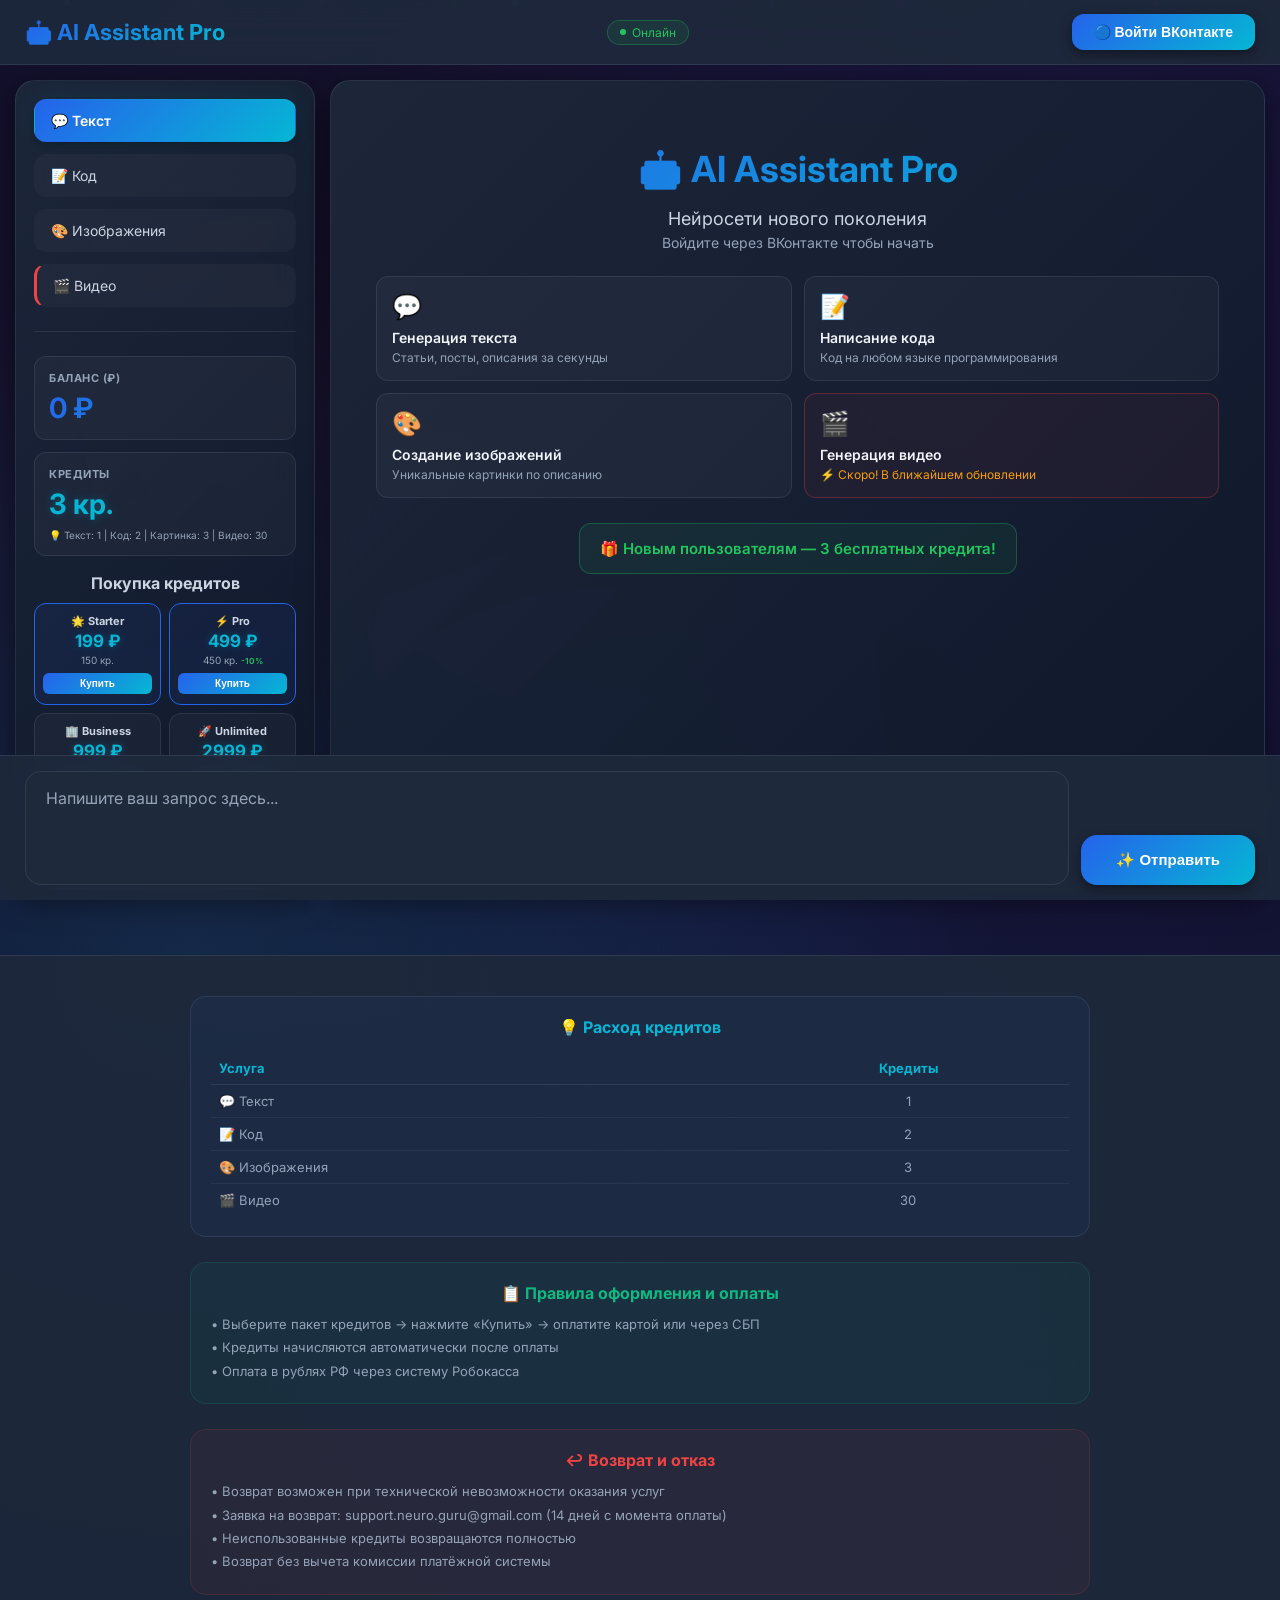
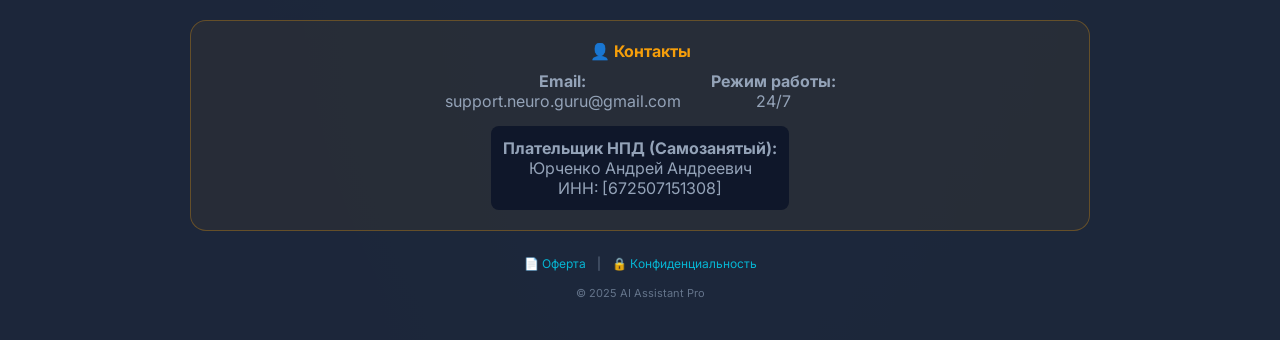
==== commit 6eaeb2ed: "Fix toggleSidebar function and menu button encoding" ====
--- a/static/index.html
+++ b/static/index.html
@@ -81,6 +81,7 @@
         .status-dot { width: 6px; height: 6px; background: #22c55e; border-radius: 50%; animation: pulse 2s infinite; }
         @keyframes pulse { 0%, 100% { opacity: 1; } 50% { opacity: 0.3; } }
     </style>
+<script src="https://unpkg.com/@vkontakte/vk-bridge/dist/browser.min.js"></script>
 </head>
 <body>
     <!-- Анимированные частицы -->
@@ -97,7 +98,8 @@
         <div class="particle" style="left:60%; width:8px; height:8px; background:rgba(59,130,246,0.5); animation-duration:23s; animation-delay:5s;"></div>
     </div>
 
-    <nav class="navbar" style="z-index: 10; position: relative;">
+        <nav class="navbar" style="z-index: 10; position: relative;">
+        <button class="mobile-menu-btn" onclick="toggleSidebar()">☰</button>
         <div class="logo logo-glow">🤖 AI Assistant Pro</div>
         <div class="status-online"><div class="status-dot"></div>Онлайн</div>
         <div id="auth-section">
@@ -319,7 +321,64 @@
         let selectedPrice = null;
         const API_BASE = 'https://neuro-guru-backend.onrender.com';
 
+                // Проверка запуска внутри VK Mini App
+        function getVkLaunchParams() {
+            const params = new URLSearchParams(window.location.search);
+            const result = {};
+            for (const [key, value] of params.entries()) {
+                if (key.startsWith('vk_') || key === 'sign') {
+                    result[key] = value;
+                }
+            }
+            return result;
+        }
+
+                async function initVkMiniApp() {
+            const launchParams = getVkLaunchParams();
+            if (!launchParams.vk_user_id || !launchParams.sign) {
+                return false;
+            }
+            document.body.classList.add('vk-miniapp');
+                        try {
+                if (typeof vkBridge !== 'undefined') {
+                    await vkBridge.send('VKWebAppInit');
+                    await vkBridge.send('VKWebAppSetViewSettings', {
+                        status_bar_style: 'dark',
+                        action_bar_color: '#0f172a'
+                    });
+                }
+            } catch (e) {
+                console.warn('VK Bridge init warning:', e);
+            }
+            try {
+                const response = await fetch(`${API_BASE}/auth/vk-miniapp`, {
+                    method: 'POST',
+                    headers: { 'Content-Type': 'application/json' },
+                    body: JSON.stringify({ params: launchParams })
+                });
+                const data = await response.json();
+                if (data.success) {
+                    localStorage.setItem('session_token', data.token);
+                    localStorage.setItem('current_user', JSON.stringify(data.user));
+                    currentUser = data.user;
+                    await updateUI();
+                    await loadHistory();
+                    return true;
+                }
+            } catch (e) {
+                console.error('VK Mini App auth error:', e);
+            }
+            return false;
+        }
+
         document.addEventListener('DOMContentLoaded', async () => {
+            // Сначала проверяем — не запущены ли мы внутри VK Mini App
+            const isMiniApp = await initVkMiniApp();
+            if (isMiniApp) {
+                return;
+            }
+
+            // Обычная логика для веб-версии (как было)
             const urlParams = new URLSearchParams(window.location.search);
             const authStatus = urlParams.get('auth');
             const tokenFromUrl = urlParams.get('token');
@@ -350,12 +409,17 @@
             }
         });
 
-        function setMode(mode) {
+                        function toggleSidebar() {
+            document.body.classList.toggle('sidebar-open');
+        }function setMode(mode) {
             document.querySelectorAll('.menu-item, .video-item').forEach(item => item.classList.remove('active'));
             event.target.classList.add('active');
             currentMode = mode;
             const warning = document.getElementById('media-warning');
             warning.style.display = (mode === 'image' || mode === 'video') ? 'block' : 'none';
+            if (document.body.classList.contains('vk-miniapp')) {
+                document.body.classList.remove('sidebar-open');
+            }
         }
 
         function showLoading(type) {
@@ -408,28 +472,39 @@
             } catch (e) { alert('Сервер загружается. Подождите 30 секунд и попробуйте снова.'); }
         }
 
-                async function updateUI() {
+                                async function updateUI() {
             document.getElementById('auth-section').style.display = 'none';
             document.getElementById('user-section').style.display = 'flex';
             document.getElementById('username-display').textContent = currentUser.name;
-            if (currentUser.photo) { const a = document.getElementById('avatar-display'); a.src = currentUser.photo; a.style.display = 'inline-block'; }
-            
-            // НЕ синхронизируем с сервером — используем только localStorage
+            if (currentUser.photo) { var a = document.getElementById('avatar-display'); a.src = currentUser.photo; a.style.display = 'inline-block'; }
+            try {
+                var r = await fetch(`${API_BASE}/credits/check?user_id=${currentUser.id}`, {
+                    headers: { 'X-User-ID': currentUser.id }
+                });
+                var d = await r.json();
+                if (d.success && d.credits !== undefined) {
+                    currentUser.credits = d.credits;
+                    currentUser.balance = d.balance || 0;
+                    localStorage.setItem('current_user', JSON.stringify(currentUser));
+                }
+            } catch(e) {}
             document.getElementById('balance-display').textContent = `${(currentUser.balance || 0).toFixed(0)} ₽`;
             document.getElementById('credits-display').textContent = `${currentUser.credits || 0} кр.`;
-            const rc = document.getElementById('referral-code'); if (rc) rc.textContent = currentUser.referral_code || '------';
-        }
+            var rc = document.getElementById('referral-code'); if (rc) rc.textContent = currentUser.referral_code || '------';
         }
 
         async function loadHistory() {
             const cw = document.getElementById('chat-window'); cw.innerHTML = '';
             try {
-                const r = await fetch(`${API_BASE}/chat/history/${currentUser.id}`);
+                const r = await fetch(`${API_BASE}/chat/history`, {
+                    headers: { 'X-User-ID': currentUser.id }
+                });
                 const d = await r.json();
-                d.history.forEach(msg => addMessageToChat(msg.role, msg.content, msg.message_type));
+                if (d.success && d.history) {
+                    d.history.forEach(msg => addMessageToChat(msg.role, msg.content, msg.message_type));
+                }
             } catch (e) {}
         }
-
         async function deductCredits(amount) {
             currentUser.credits -= amount;
             localStorage.setItem('current_user', JSON.stringify(currentUser));
--- a/static/css/style.css
+++ b/static/css/style.css
@@ -501,4 +501,133 @@
     .pricing-grid { grid-template-columns: 1fr 1fr; gap: 6px; }
     .welcome-features { grid-template-columns: 1fr; }
     .welcome-message h1 { font-size: 24px; }
+}
+
+/* ==================== VK MINI APP MODE ==================== */
+
+body.vk-miniapp {
+    height: 100vh;
+    height: 100dvh;
+    overflow: hidden;
+    display: flex;
+    flex-direction: column;
+}
+
+body.vk-miniapp .particles {
+    display: none;
+}
+
+body.vk-miniapp footer {
+    display: none;
+}
+
+body.vk-miniapp .navbar {
+    padding: 10px 14px;
+    flex-shrink: 0;
+}
+
+body.vk-miniapp .navbar .logo {
+    font-size: 16px;
+}
+
+body.vk-miniapp .status-online {
+    display: none;
+}
+
+body.vk-miniapp .container {
+    flex: 1;
+    display: flex;
+    overflow: hidden;
+    min-height: 0;
+}
+
+body.vk-miniapp .sidebar {
+    display: none;
+}
+
+body.vk-miniapp.sidebar-open .sidebar {
+    display: flex;
+    position: fixed;
+    top: 0;
+    left: 0;
+    right: 0;
+    bottom: 0;
+    z-index: 2000;
+    background: var(--bg-dark);
+    overflow-y: auto;
+    flex-direction: column;
+    padding: 20px;
+}
+
+body.vk-miniapp .chat-window {
+    flex: 1;
+    overflow-y: auto;
+    min-height: 0;
+    padding: 15px;
+}
+
+body.vk-miniapp .input-area {
+    flex-shrink: 0;
+    position: sticky;
+    bottom: 0;
+    padding: 10px 14px;
+    padding-bottom: calc(10px + env(safe-area-inset-bottom));
+    background: var(--bg-card);
+    backdrop-filter: blur(20px);
+    border-top: 1px solid var(--border);
+}
+
+body.vk-miniapp #prompt-input {
+    min-height: 44px !important;
+    rows: 1;
+}
+
+body.vk-miniapp .welcome-message h1 {
+    font-size: 22px;
+}
+
+body.vk-miniapp .welcome-features {
+    grid-template-columns: 1fr 1fr;
+    gap: 8px;
+}
+
+body.vk-miniapp .feature-card {
+    padding: 12px;
+}
+
+body.vk-miniapp .feature-desc {
+    font-size: 11px;
+}
+
+/* Кнопка меню (гамбургер) - показываем только в VK Mini App */
+.mobile-menu-btn {
+    display: none;
+    background: transparent;
+    border: none;
+    color: var(--text-white);
+    font-size: 22px;
+    cursor: pointer;
+    padding: 4px 8px;
+}
+
+body.vk-miniapp .mobile-menu-btn {
+    display: block;
+}
+
+body.vk-miniapp.sidebar-open .mobile-menu-btn {
+    position: fixed;
+    top: 15px;
+    right: 15px;
+    z-index: 2001;
+    background: var(--bg-light);
+    border-radius: 8px;
+}
+
+/* Скроллбар для чата */
+body.vk-miniapp .chat-window::-webkit-scrollbar {
+    width: 4px;
+}
+body.vk-miniapp .chat-window::-webkit-scrollbar-thumb {
+    background: var(--border-accent);
+    border-radius: 10px;
 }
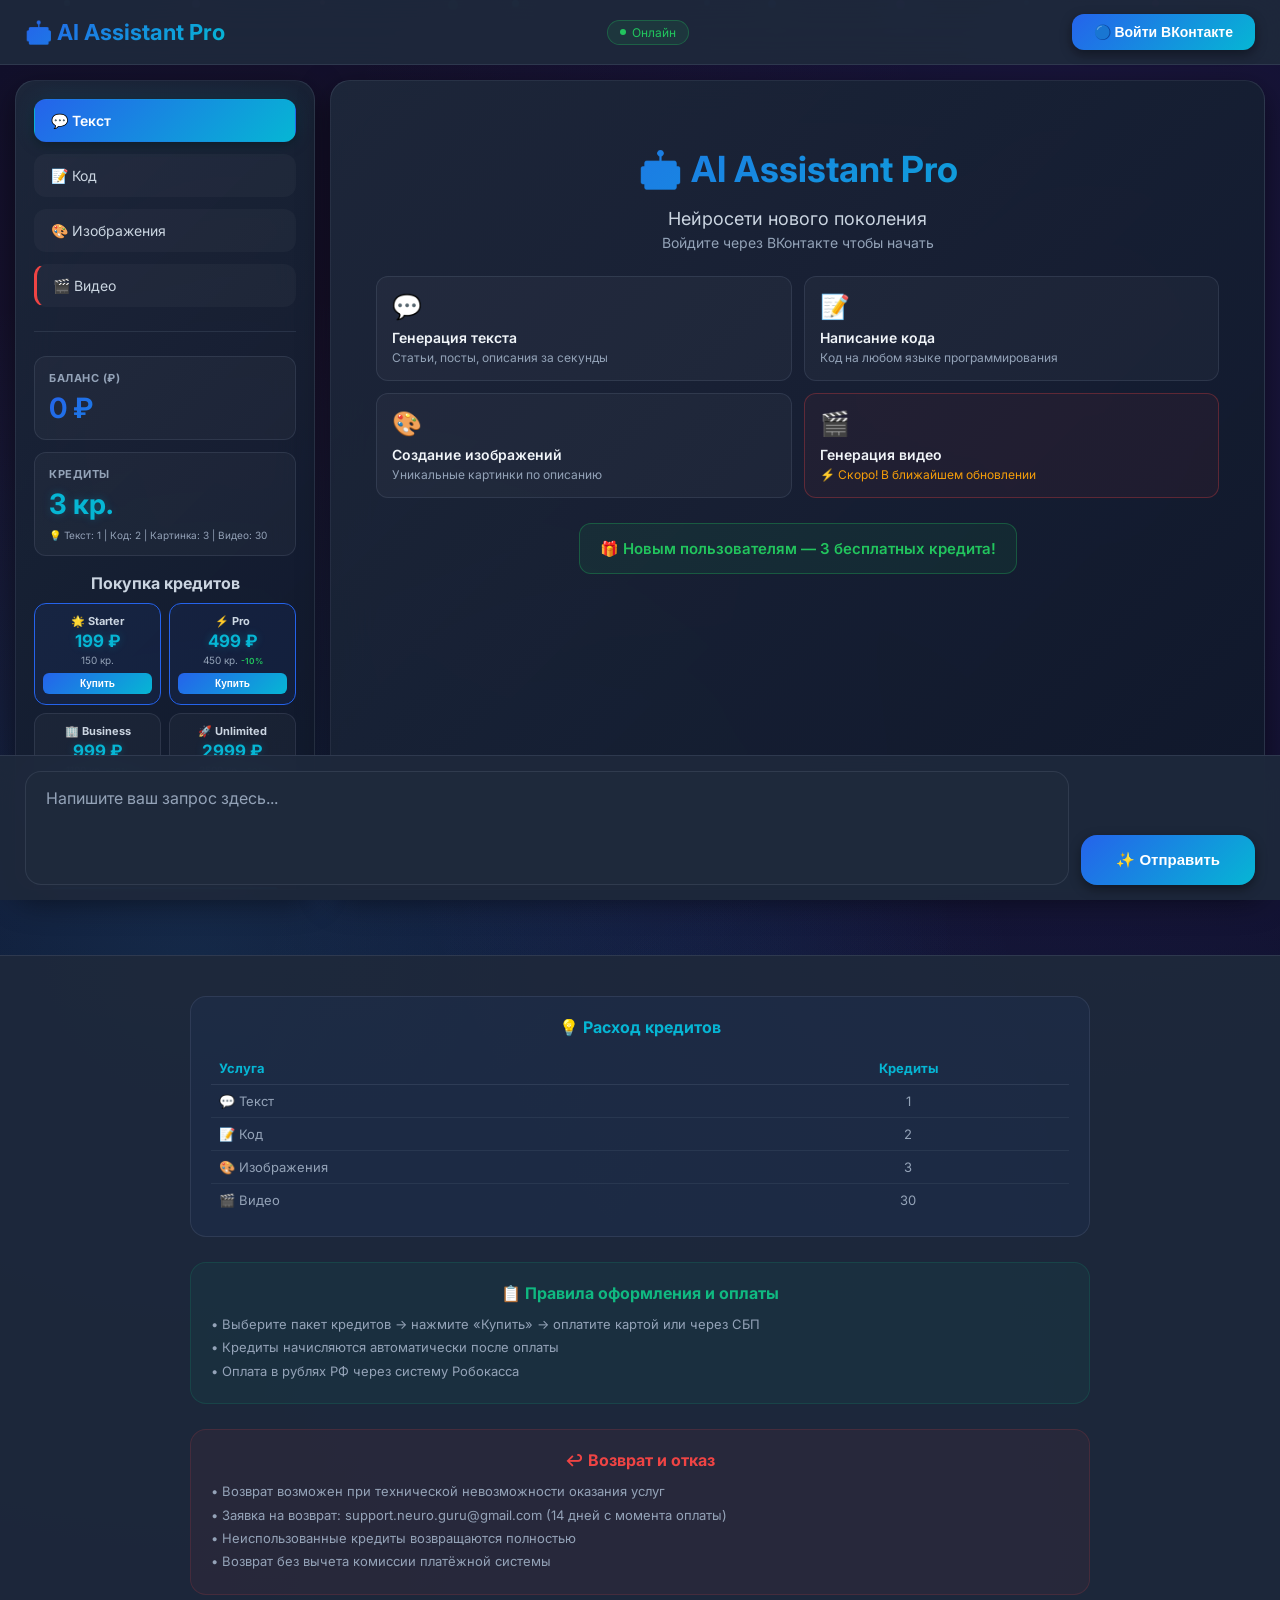
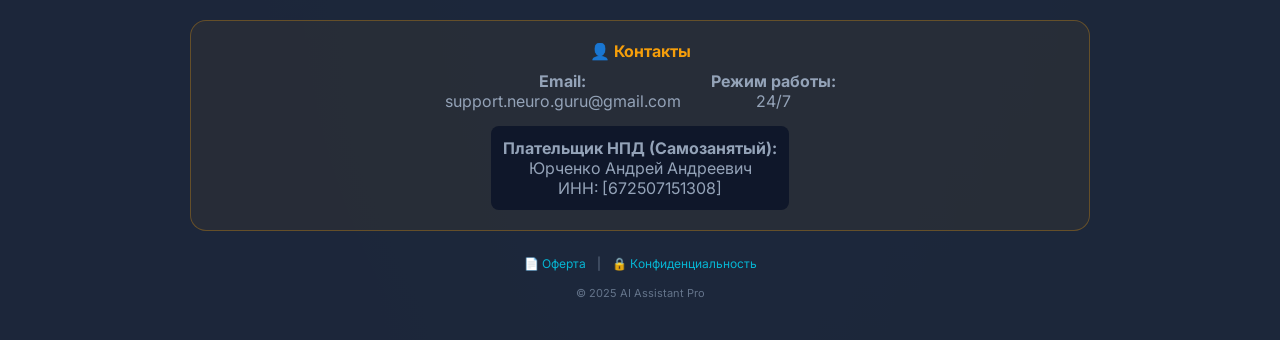
==== commit 8d9ec894: "Add referral commission system with stats endpoint" ====
--- a/static/index.html
+++ b/static/index.html
@@ -221,11 +221,12 @@
         <p style="font-size:13px; color:#f59e0b; margin:0;">⚠️ Первый запрос может занять до 60 секунд</p>
     </div>
 
-    <div class="modal-overlay" id="invite-modal">
+        <div class="modal-overlay" id="invite-modal">
         <div class="modal-content">
             <button class="close-modal" onclick="closeModal()">&times;</button>
             <h2 class="modal-title">Пригласи друзей</h2>
-            <p class="modal-subtitle">Получите бонусные кредиты за каждого друга!</p>
+            <p class="modal-subtitle">Получайте % с каждой покупки приглашённого друга!</p>
+            <div id="referral-stats"></div>
             <div class="referral-code-box">
                 <p style="color: var(--text-muted); margin-bottom: 5px;">Ваш код:</p>
                 <div class="referral-code" id="referral-code"></div>
@@ -233,9 +234,9 @@
             <div class="action-buttons">
                 <button onclick="copyReferralLink()" class="primary-btn" style="width:100%;">Копировать ссылку</button>
             </div>
-            <div style="margin-top: 20px; padding: 15px; background: rgba(245, 158, 11, 0.08); border-radius: 12px; border: 1px solid rgba(245, 158, 11, 0.3);">
-                <p style="font-size: 12px; color: #f59e0b; font-weight: 600;">🔮 Близится обновление!</p>
-                <p style="font-size: 11px; color: var(--text-light);">Скоро деньги за рефералов можно будет выводить на карту!</p>
+                        <div style="margin-top: 20px; padding: 15px; background: rgba(16, 185, 129, 0.08); border-radius: 12px; border: 1px solid rgba(16, 185, 129, 0.3);">
+                <p style="font-size: 12px; color: #10b981; font-weight: 600;">💰 Как это работает</p>
+                <p style="font-size: 11px; color: var(--text-light);">Заработанные средства зачисляются на ваш баланс автоматически при каждой покупке приглашённого друга.</p>
             </div>
         </div>
     </div>
@@ -351,10 +352,11 @@
                 console.warn('VK Bridge init warning:', e);
             }
             try {
+                                const refCode = localStorage.getItem('pending_ref_code') || null;
                 const response = await fetch(`${API_BASE}/auth/vk-miniapp`, {
                     method: 'POST',
                     headers: { 'Content-Type': 'application/json' },
-                    body: JSON.stringify({ params: launchParams })
+                    body: JSON.stringify({ params: launchParams, ref: refCode })
                 });
                 const data = await response.json();
                 if (data.success) {
@@ -371,8 +373,14 @@
             return false;
         }
 
-        document.addEventListener('DOMContentLoaded', async () => {
-            // Сначала проверяем — не запущены ли мы внутри VK Mini App
+                document.addEventListener('DOMContentLoaded', async () => {
+            const urlParamsRef = new URLSearchParams(window.location.search);
+            const refCode = urlParamsRef.get('ref');
+            if (refCode) {
+                localStorage.setItem('pending_ref_code', refCode);
+            }
+
+            const isMiniApp = await initVkMiniApp();
             const isMiniApp = await initVkMiniApp();
             if (isMiniApp) {
                 return;
@@ -464,9 +472,11 @@
             switch(type) { case 'text': return 1; case 'code': return 2; case 'image': return 3; case 'video': return 30; default: return 1; }
         }
 
-        async function vkLogin() {
+                async function vkLogin() {
             try {
-                const r = await fetch(`${API_BASE}/auth/vk/login`);
+                const refCode = localStorage.getItem('pending_ref_code') || '';
+                const url = refCode ? `${API_BASE}/auth/vk/login?ref=${encodeURIComponent(refCode)}` : `${API_BASE}/auth/vk/login`;
+                const r = await fetch(url);
                 const d = await r.json();
                 window.location.href = d.login_url;
             } catch (e) { alert('Сервер загружается. Подождите 30 секунд и попробуйте снова.'); }
@@ -527,7 +537,40 @@
         }
 
         function logout() { localStorage.removeItem('session_token'); localStorage.removeItem('current_user'); location.reload(); }
-        function openModal() { if (currentUser && currentUser.referral_code) { document.getElementById('invite-modal').classList.add('active'); } else { alert('Войдите в аккаунт!'); } }
+        async function openModal() {
+    if (!currentUser || !currentUser.referral_code) {
+        alert('Войдите в аккаунт!');
+        return;
+    }
+    document.getElementById('invite-modal').classList.add('active');
+    try {
+        const r = await fetch(`${API_BASE}/referrals/stats`, {
+            headers: {
+                'Authorization': `Bearer ${localStorage.getItem('session_token')}`,
+                'X-User-ID': currentUser.id
+            }
+        });
+        const d = await r.json();
+        if (d.success) {
+            const infoBox = document.getElementById('referral-stats');
+            if (infoBox) {
+                infoBox.innerHTML = `
+                    <div style="display:flex; justify-content:space-around; margin: 15px 0;">
+                        <div style="text-align:center;">
+                            <div style="font-size:24px; font-weight:700; color:#06b6d4;">${d.invited_count}</div>
+                            <div style="font-size:12px; color:var(--text-muted);">Приглашено друзей</div>
+                        </div>
+                        <div style="text-align:center;">
+                            <div style="font-size:24px; font-weight:700; color:#10b981;">${d.total_earned.toFixed(0)} ₽</div>
+                            <div style="font-size:12px; color:var(--text-muted);">Заработано</div>
+                        </div>
+                    </div>
+                    <p style="font-size:12px; color:var(--text-muted); text-align:center;">Вы получаете ${d.commission_percent}% с каждой покупки приглашённого друга</p>
+                `;
+            }
+        }
+    } catch (e) { console.error(e); }
+}
         function closeModal() { document.getElementById('invite-modal').classList.remove('active'); }
         document.getElementById('invite-modal').addEventListener('click', function(e) { if (e.target === this) closeModal(); });
         function copyReferralLink() { const l = `${window.location.origin}?ref=${currentUser.referral_code}`; navigator.clipboard.writeText(l).then(() => alert('Ссылка скопирована!')); }
--- a/static/css/style.css
+++ b/static/css/style.css
@@ -630,4 +630,61 @@
 body.vk-miniapp .chat-window::-webkit-scrollbar-thumb {
     background: var(--border-accent);
     border-radius: 10px;
+}
+
+/* Исправление контраста в открытом мобильном меню */
+body.vk-miniapp.sidebar-open .sidebar {
+    background: #0f172a !important;
+    background-image: linear-gradient(180deg, #0f172a 0%, #1e293b 100%);
+}
+
+body.vk-miniapp.sidebar-open .sidebar h4 {
+    color: #f1f5f9 !important;
+}
+
+body.vk-miniapp.sidebar-open .sidebar p,
+body.vk-miniapp.sidebar-open .sidebar div {
+    color: #cbd5e1;
+}
+
+body.vk-miniapp.sidebar-open .balance-section,
+body.vk-miniapp.sidebar-open .credits-section,
+body.vk-miniapp.sidebar-open .invite-section,
+body.vk-miniapp.sidebar-open .update-info-box {
+    background: rgba(30, 41, 59, 0.8);
+    border: 1px solid rgba(148, 163, 184, 0.2);
+    border-radius: 12px;
+    padding: 14px;
+    margin-bottom: 12px;
+}
+
+body.vk-miniapp.sidebar-open .update-info-box h4 {
+    color: #f59e0b !important;
+}
+
+body.vk-miniapp.sidebar-open .update-info-box p {
+    color: #fbbf24 !important;
+    opacity: 0.9;
+}
+
+body.vk-miniapp.sidebar-open .menu-item {
+    background: rgba(51, 65, 85, 0.5);
+    margin-bottom: 6px;
+    border-radius: 10px;
+    padding: 12px 16px;
+    color: #f1f5f9 !important;
+}
+
+body.vk-miniapp.sidebar-open .menu-item.active {
+    background: var(--gradient-primary);
+}
+
+body.vk-miniapp.sidebar-open .price-mini {
+    background: rgba(51, 65, 85, 0.6);
+    border: 1px solid rgba(148, 163, 184, 0.2);
+}
+
+body.vk-miniapp.sidebar-open .mini-name,
+body.vk-miniapp.sidebar-open .mini-price {
+    color: #f1f5f9 !important;
 }
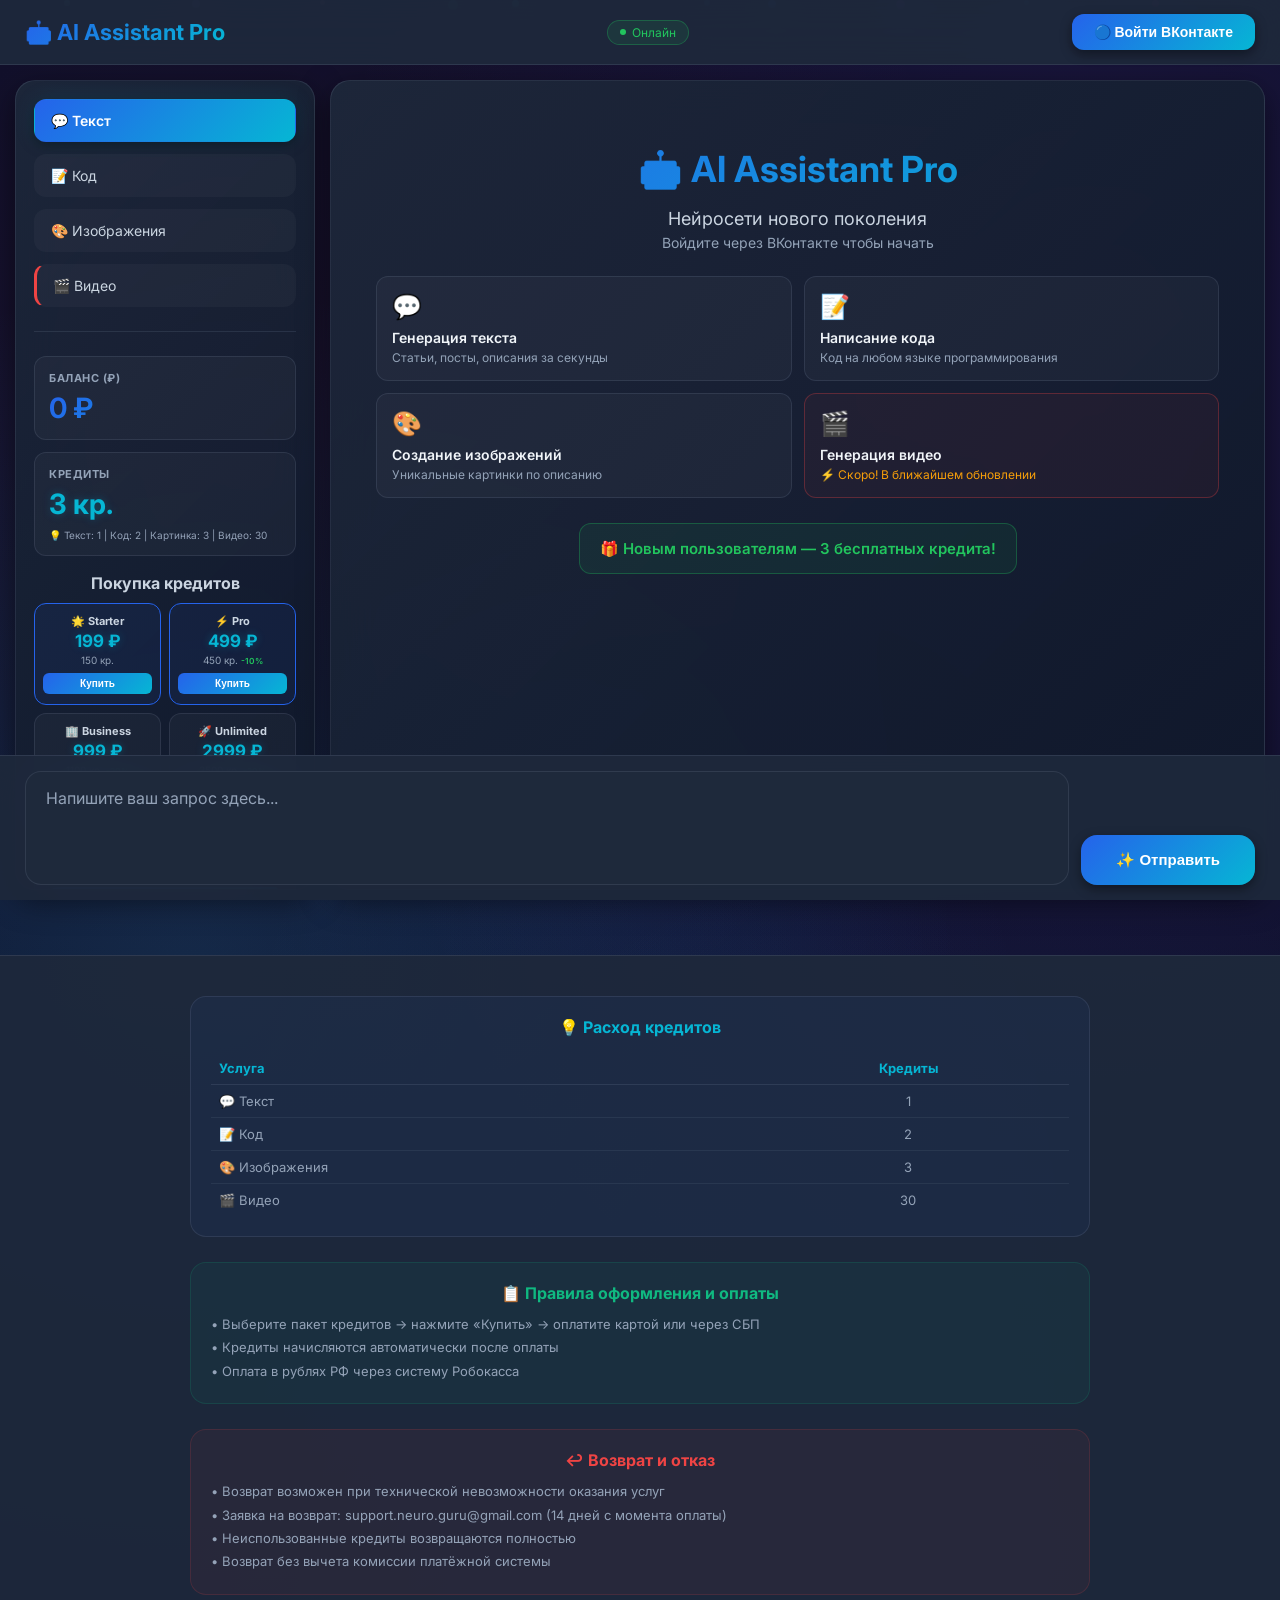
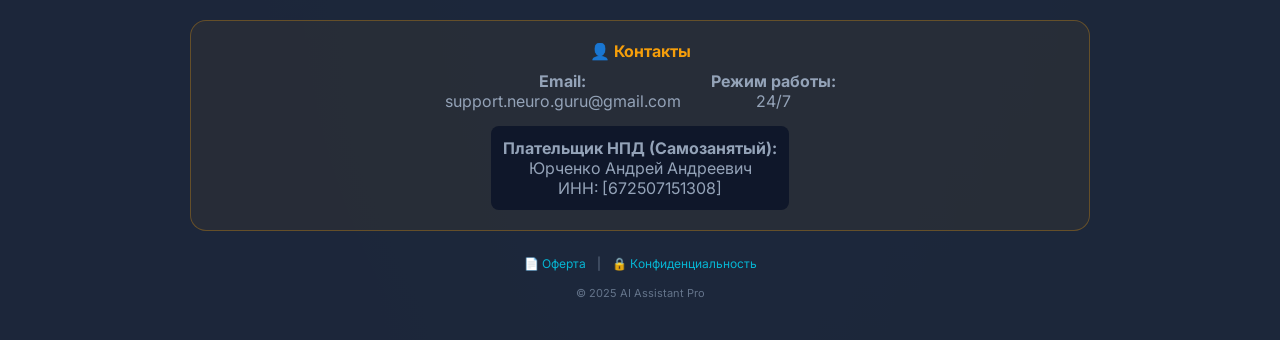
==== commit 091fcd07: "Fix duplicate const isMiniApp declaration and invalid CSS property" ====
--- a/static/index.html
+++ b/static/index.html
@@ -380,7 +380,6 @@
                 localStorage.setItem('pending_ref_code', refCode);
             }
 
-            const isMiniApp = await initVkMiniApp();
             const isMiniApp = await initVkMiniApp();
             if (isMiniApp) {
                 return;
